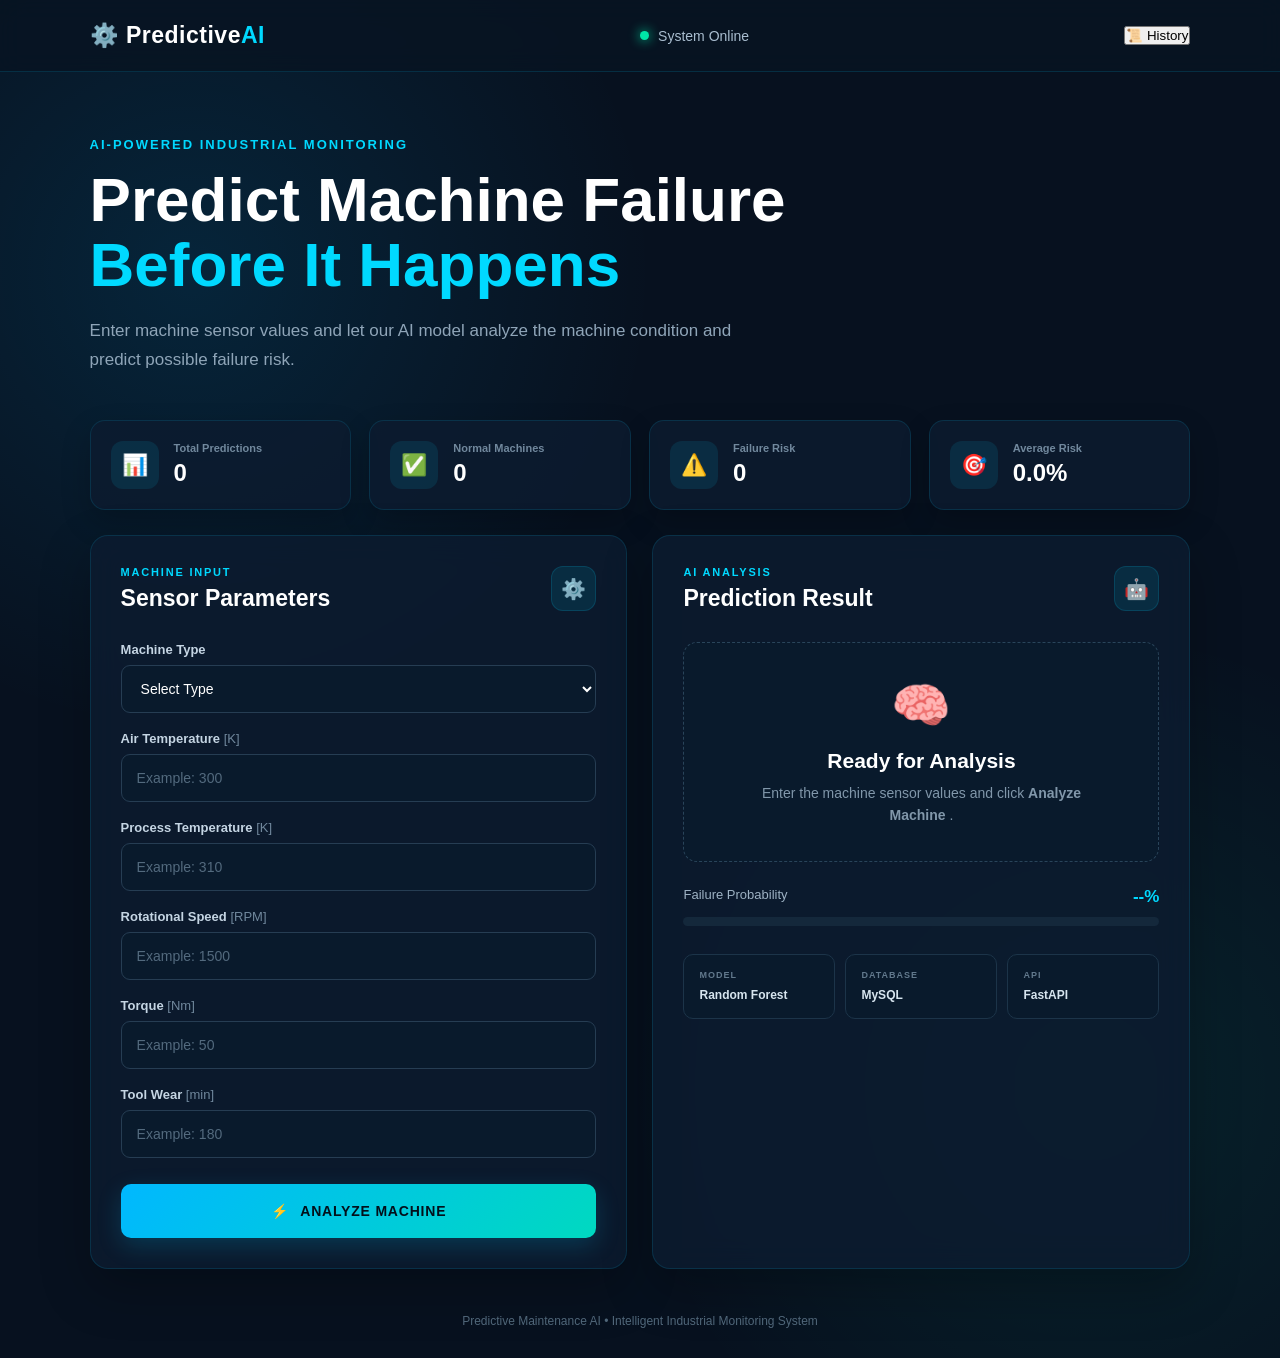
==== frontend/index.html @ fb1e50ba "Initial project setup" ====
<!DOCTYPE html>
<html lang="en">

<head>

    <meta charset="UTF-8">

    <meta name="viewport" content="width=device-width, initial-scale=1.0">

    <title>Predictive Maintenance AI</title>

    <link rel="stylesheet" href="css/style.css">

</head>


<body>


    <!-- =====================================================
         NAVIGATION BAR
    ====================================================== -->

    <nav class="navbar">

        <div class="logo">
            ⚙️ Predictive<span>AI</span>
        </div>


        <div class="nav-status">
            <span class="status-dot"></span>
            System Online
        </div>


        <!-- HISTORY BUTTON -->

        <button
            type="button"
            class="menu-button"
            onclick="toggleHistory()">

            📜 History

        </button>

    </nav>



    <!-- =====================================================
         MAIN CONTAINER
    ====================================================== -->

    <main class="container">



        <!-- =================================================
             HERO SECTION
        ================================================== -->

        <section class="hero">

            <div>

                <p class="subtitle">
                    AI-POWERED INDUSTRIAL MONITORING
                </p>


                <h1>

                    Predict Machine Failure

                    <span>
                        Before It Happens
                    </span>

                </h1>


                <p class="description">

                    Enter machine sensor values and let our AI model
                    analyze the machine condition and predict possible
                    failure risk.

                </p>

            </div>

        </section>



        <!-- =================================================
             DASHBOARD STATISTICS
        ================================================== -->

        <section class="stats-grid">


            <!-- TOTAL PREDICTIONS -->

            <div class="stat-card">

                <div class="stat-icon">
                    📊
                </div>

                <div>

                    <span>
                        Total Predictions
                    </span>

                    <strong id="totalPredictions">
                        0
                    </strong>

                </div>

            </div>



            <!-- NORMAL MACHINES -->

            <div class="stat-card">

                <div class="stat-icon">
                    ✅
                </div>

                <div>

                    <span>
                        Normal Machines
                    </span>

                    <strong id="normalMachines">
                        0
                    </strong>

                </div>

            </div>



            <!-- FAILURE RISK -->

            <div class="stat-card">

                <div class="stat-icon">
                    ⚠️
                </div>

                <div>

                    <span>
                        Failure Risk
                    </span>

                    <strong id="failureRisk">
                        0
                    </strong>

                </div>

            </div>



            <!-- AVERAGE RISK -->

            <div class="stat-card">

                <div class="stat-icon">
                    🎯
                </div>

                <div>

                    <span>
                        Average Risk
                    </span>

                    <strong id="averageProbability">
                        0%
                    </strong>

                </div>

            </div>


        </section>



        <!-- =================================================
             MAIN DASHBOARD
        ================================================== -->

        <section class="dashboard">



            <!-- =================================================
                 MACHINE INPUT CARD
            ================================================== -->

            <div class="card input-card">


                <div class="card-header">

                    <div>

                        <p class="card-label">
                            MACHINE INPUT
                        </p>

                        <h2>
                            Sensor Parameters
                        </h2>

                    </div>


                    <div class="icon-box">
                        ⚙️
                    </div>

                </div>



                <!-- =================================================
                     PREDICTION FORM
                ================================================== -->

                <form id="predictionForm">



                    <!-- MACHINE TYPE -->

                    <div class="input-group">

                        <label for="machine_type">
                            Machine Type
                        </label>


                        <select
                            id="machine_type"
                            required>

                            <option value="">
                                Select Type
                            </option>

                            <option value="L">
                                L - Low
                            </option>

                            <option value="M">
                                M - Medium
                            </option>

                            <option value="H">
                                H - High
                            </option>

                        </select>

                    </div>



                    <!-- AIR TEMPERATURE -->

                    <div class="input-group">

                        <label for="air_temperature">

                            Air Temperature

                            <span>
                                [K]
                            </span>

                        </label>


                        <input
                            type="number"
                            id="air_temperature"
                            placeholder="Example: 300"
                            required>

                    </div>



                    <!-- PROCESS TEMPERATURE -->

                    <div class="input-group">

                        <label for="process_temperature">

                            Process Temperature

                            <span>
                                [K]
                            </span>

                        </label>


                        <input
                            type="number"
                            id="process_temperature"
                            placeholder="Example: 310"
                            required>

                    </div>



                    <!-- ROTATIONAL SPEED -->

                    <div class="input-group">

                        <label for="rotational_speed">

                            Rotational Speed

                            <span>
                                [RPM]
                            </span>

                        </label>


                        <input
                            type="number"
                            id="rotational_speed"
                            placeholder="Example: 1500"
                            required>

                    </div>



                    <!-- TORQUE -->

                    <div class="input-group">

                        <label for="torque">

                            Torque

                            <span>
                                [Nm]
                            </span>

                        </label>


                        <input
                            type="number"
                            id="torque"
                            placeholder="Example: 50"
                            required>

                    </div>



                    <!-- TOOL WEAR -->

                    <div class="input-group">

                        <label for="tool_wear">

                            Tool Wear

                            <span>
                                [min]
                            </span>

                        </label>


                        <input
                            type="number"
                            id="tool_wear"
                            placeholder="Example: 180"
                            required>

                    </div>



                    <!-- ANALYZE BUTTON -->

                    <button
                        type="submit"
                        class="predict-btn">

                        <span>
                            ⚡
                        </span>

                        ANALYZE MACHINE

                    </button>


                </form>


            </div>



            <!-- =================================================
                 AI RESULT CARD
            ================================================== -->

            <div class="card result-card">


                <div class="card-header">

                    <div>

                        <p class="card-label">
                            AI ANALYSIS
                        </p>

                        <h2>
                            Prediction Result
                        </h2>

                    </div>


                    <div class="icon-box">
                        🤖
                    </div>

                </div>



                <!-- INITIAL RESULT -->

                <div
                    id="resultBox"
                    class="result-box">


                    <div class="result-icon">
                        🧠
                    </div>


                    <h3>
                        Ready for Analysis
                    </h3>


                    <p>

                        Enter the machine sensor values
                        and click
                        <strong>
                            Analyze Machine
                        </strong>.

                    </p>


                </div>



                <!-- FAILURE PROBABILITY -->

                <div class="probability-section">


                    <div class="probability-header">

                        <span>
                            Failure Probability
                        </span>


                        <strong id="probability">
                            --%
                        </strong>

                    </div>


                    <div class="progress-bar">

                        <div
                            id="progress"
                            class="progress"
                            style="width: 0%">

                        </div>

                    </div>


                </div>



                <!-- SYSTEM INFORMATION -->

                <div class="system-info">


                    <div class="info-item">

                        <span>
                            MODEL
                        </span>

                        <strong>
                            Random Forest
                        </strong>

                    </div>



                    <div class="info-item">

                        <span>
                            DATABASE
                        </span>

                        <strong>
                            MySQL
                        </strong>

                    </div>



                    <div class="info-item">

                        <span>
                            API
                        </span>

                        <strong>
                            FastAPI
                        </strong>

                    </div>


                </div>


            </div>


        </section>



        <!-- =================================================
             PREDICTION HISTORY
             
             Hidden by default.
             Opens only when History button is clicked.
        ================================================== -->

        <section
            id="historySection"
            class="history-section"
            style="display: none;">


            <!-- HISTORY HEADER -->

            <div class="history-header">


                <div>

                    <p class="card-label">
                        RECENT ACTIVITY
                    </p>


                    <h2>
                        📜 Prediction History
                    </h2>

                </div>



                <div class="history-actions">


                    <span class="history-badge">

                        Last 10 Predictions

                    </span>



                    <!-- CLEAR BUTTON -->

                    <button
                        type="button"
                        class="history-clear-btn"
                        onclick="clearPredictionHistory()">

                        🗑️ Clear

                    </button>



                    <!-- CLOSE BUTTON -->

                    <button
                        type="button"
                        class="history-close-btn"
                        onclick="toggleHistory()">

                        ✕ Close

                    </button>


                </div>


            </div>



            <!-- HISTORY TABLE -->

            <div class="history-table-container">


                <table class="history-table">


                    <thead>

                        <tr>

                            <th>
                                ID
                            </th>

                            <th>
                                Machine
                            </th>

                            <th>
                                Air Temp
                            </th>

                            <th>
                                Process Temp
                            </th>

                            <th>
                                Speed
                            </th>

                            <th>
                                Torque
                            </th>

                            <th>
                                Tool Wear
                            </th>

                            <th>
                                Prediction
                            </th>

                            <th>
                                Risk
                            </th>

                            <th>
                                Date
                            </th>

                        </tr>

                    </thead>



                    <tbody id="historyBody">


                        <tr>

                            <td colspan="10">

                                No prediction history available yet.

                            </td>

                        </tr>


                    </tbody>


                </table>


            </div>


        </section>



        <!-- =================================================
             FOOTER
        ================================================== -->

        <footer>

            <p>

                Predictive Maintenance AI
                • Intelligent Industrial Monitoring System

            </p>

        </footer>


    </main>



    <!-- =====================================================
         EXISTING PROJECT JAVASCRIPT
         
         IMPORTANT:
         This remains unchanged.
    ====================================================== -->

    <script src="js/script.js"></script>



    <!-- =====================================================
         HISTORY FUNCTIONALITY
         
         Frontend-only addition.
         Existing API/model is NOT changed.
    ====================================================== -->

    <script>


        /* =================================================
           STORAGE KEY
        ================================================== */

        const HISTORY_KEY = "predictiveMaintenanceHistory";



        /* =================================================
           GET HISTORY
        ================================================== */

        function getPredictionHistory() {

            try {

                const saved =
                    localStorage.getItem(HISTORY_KEY);

                if (!saved) {
                    return [];
                }

                const history =
                    JSON.parse(saved);

                return Array.isArray(history)
                    ? history
                    : [];

            } catch (error) {

                console.error(
                    "History loading error:",
                    error
                );

                return [];

            }

        }



        /* =================================================
           SAVE HISTORY
        ================================================== */

        function savePredictionHistory(history) {

            try {

                localStorage.setItem(
                    HISTORY_KEY,
                    JSON.stringify(history)
                );

            } catch (error) {

                console.error(
                    "History saving error:",
                    error
                );

            }

        }



        /* =================================================
           TOGGLE HISTORY
        ================================================== */

        function toggleHistory() {

            const section =
                document.getElementById(
                    "historySection"
                );


            if (!section) {
                return;
            }


            if (
                section.style.display === "none" ||
                section.style.display === ""
            ) {

                section.style.display = "block";


                loadHistory();


                setTimeout(function () {

                    section.scrollIntoView({

                        behavior: "smooth",

                        block: "start"

                    });

                }, 100);


            } else {

                section.style.display = "none";

            }

        }



        /* =================================================
           DISPLAY HISTORY
        ================================================== */

        function loadHistory() {

            const body =
                document.getElementById(
                    "historyBody"
                );


            if (!body) {
                return;
            }


            const history =
                getPredictionHistory();



            /* Empty history */

            if (history.length === 0) {

                body.innerHTML = `

                    <tr>

                        <td colspan="10"
                            style="text-align:center; padding:25px;">

                            📭 No prediction history available yet.

                            <br>

                            <small>
                                Run a machine analysis to create history.
                            </small>

                        </td>

                    </tr>

                `;


                updateStatistics([]);

                return;

            }



            /* Latest 10 predictions */

            const recent =
                history.slice(-10).reverse();



            body.innerHTML =
                recent.map(function(item, index) {


                    const prediction =
                        item.prediction || "NORMAL";


                    const probability =
                        Number(
                            item.probability || 0
                        );


                    const isFailure =
                        prediction
                            .toString()
                            .toLowerCase()
                            .includes("failure") ||
                        prediction
                            .toString()
                            .toLowerCase()
                            .includes("fail");


                    const statusClass =
                        isFailure
                            ? "failure"
                            : "normal";


                    return `

                        <tr>

                            <td>
                                ${history.length - index}
                            </td>

                            <td>
                                ${item.machineType || "-"}
                            </td>

                            <td>
                                ${item.airTemperature || "-"}
                            </td>

                            <td>
                                ${item.processTemperature || "-"}
                            </td>

                            <td>
                                ${item.rotationalSpeed || "-"}
                            </td>

                            <td>
                                ${item.torque || "-"}
                            </td>

                            <td>
                                ${item.toolWear || "-"}
                            </td>

                            <td>

                                <span
                                    class="history-status ${statusClass}">

                                    ${isFailure
                                        ? "⚠️ FAILURE"
                                        : "✅ NORMAL"}

                                </span>

                            </td>

                            <td>
                                ${probability.toFixed(1)}%
                            </td>

                            <td>
                                ${item.date || "-"}
                            </td>

                        </tr>

                    `;

                })
                .join("");



            updateStatistics(history);

        }



        /* =================================================
           UPDATE DASHBOARD STATISTICS
        ================================================== */

        function updateStatistics(history) {


            const total =
                document.getElementById(
                    "totalPredictions"
                );


            const normal =
                document.getElementById(
                    "normalMachines"
                );


            const failure =
                document.getElementById(
                    "failureRisk"
                );


            const average =
                document.getElementById(
                    "averageProbability"
                );


            if (!total ||
                !normal ||
                !failure ||
                !average) {

                return;

            }



            const totalCount =
                history.length;


            let normalCount = 0;

            let failureCount = 0;

            let probabilityTotal = 0;



            history.forEach(function(item) {


                const prediction =
                    String(
                        item.prediction || ""
                    ).toLowerCase();


                const probability =
                    Number(
                        item.probability || 0
                    );


                probabilityTotal +=
                    probability;



                if (
                    prediction.includes("failure") ||
                    prediction.includes("fail")
                ) {

                    failureCount++;

                } else {

                    normalCount++;

                }

            });



            const averageRisk =
                totalCount > 0
                    ? probabilityTotal / totalCount
                    : 0;



            total.textContent =
                totalCount;


            normal.textContent =
                normalCount;


            failure.textContent =
                failureCount;


            average.textContent =
                averageRisk.toFixed(1) + "%";

        }



        /* =================================================
           CLEAR HISTORY
        ================================================== */

        function clearPredictionHistory() {


            const history =
                getPredictionHistory();


            if (history.length === 0) {

                return;

            }


            const confirmed =
                confirm(
                    "Are you sure you want to clear all prediction history?"
                );


            if (!confirmed) {

                return;

            }


            localStorage.removeItem(
                HISTORY_KEY
            );


            loadHistory();


            updateStatistics([]);


        }



        /* =================================================
           CREATE HISTORY RECORD
        ================================================== */

        function createHistoryRecord() {


            const machineType =
                document.getElementById(
                    "machine_type"
                );


            const airTemperature =
                document.getElementById(
                    "air_temperature"
                );


            const processTemperature =
                document.getElementById(
                    "process_temperature"
                );


            const rotationalSpeed =
                document.getElementById(
                    "rotational_speed"
                );


            const torque =
                document.getElementById(
                    "torque"
                );


            const toolWear =
                document.getElementById(
                    "tool_wear"
                );


            const probabilityElement =
                document.getElementById(
                    "probability"
                );


            const resultBox =
                document.getElementById(
                    "resultBox"
                );


            if (
                !machineType ||
                !airTemperature ||
                !processTemperature ||
                !rotationalSpeed ||
                !torque ||
                !toolWear ||
                !probabilityElement ||
                !resultBox
            ) {

                return null;

            }



            /* Read probability */

            const probabilityText =
                probabilityElement
                    .textContent
                    .replace("%", "")
                    .trim();


            const probability =
                parseFloat(
                    probabilityText
                );



            if (
                isNaN(probability)
            ) {

                return null;

            }



            /* Read prediction text */

            const resultText =
                resultBox
                    .innerText
                    .trim();


            if (
                !resultText ||
                resultText
                    .toLowerCase()
                    .includes("ready for analysis")
            ) {

                return null;

            }



            let prediction =
                resultText;



            if (
                resultText
                    .toLowerCase()
                    .includes("failure")
            ) {

                prediction =
                    "MACHINE FAILURE";

            } else if (
                resultText
                    .toLowerCase()
                    .includes("normal")
            ) {

                prediction =
                    "MACHINE NORMAL";

            }



            return {

                machineType:
                    machineType.value,

                airTemperature:
                    airTemperature.value,

                processTemperature:
                    processTemperature.value,

                rotationalSpeed:
                    rotationalSpeed.value,

                torque:
                    torque.value,

                toolWear:
                    toolWear.value,

                prediction:
                    prediction,

                probability:
                    probability,

                date:
                    new Date().toLocaleString()

            };

        }



        /* =================================================
           SAVE NEW PREDICTION
           
           MutationObserver watches the EXISTING result.
           So script.js/API does not need to be rewritten.
        ================================================== */

        let lastSavedPrediction =
            "";


        function checkForNewPrediction() {


            const probabilityElement =
                document.getElementById(
                    "probability"
                );


            const resultBox =
                document.getElementById(
                    "resultBox"
                );


            if (
                !probabilityElement ||
                !resultBox
            ) {

                return;

            }



            const probability =
                probabilityElement
                    .textContent
                    .trim();


            const result =
                resultBox
                    .innerText
                    .trim();



            if (
                probability === "--%" ||
                probability === "" ||
                result === "" ||
                result
                    .toLowerCase()
                    .includes("ready for analysis")
            ) {

                return;

            }



            const signature =
                probability +
                "|" +
                result;



            if (
                signature ===
                lastSavedPrediction
            ) {

                return;

            }



            const record =
                createHistoryRecord();



            if (!record) {

                return;

            }



            lastSavedPrediction =
                signature;



            const history =
                getPredictionHistory();



            history.push(record);



            /* Keep maximum 50 records */

            if (history.length > 50) {

                history.shift();

            }



            savePredictionHistory(
                history
            );


            updateStatistics(
                history
            );


            /* If History is currently open,
               refresh table */

            const section =
                document.getElementById(
                    "historySection"
                );


            if (
                section &&
                section.style.display !== "none"
            ) {

                loadHistory();

            }

        }



        /* =================================================
           WATCH EXISTING RESULT CARD
        ================================================== */

        window.addEventListener(
            "load",
            function () {


                /* Load previous statistics */

                const history =
                    getPredictionHistory();


                updateStatistics(
                    history
                );



                /* Watch result changes */

                const resultBox =
                    document.getElementById(
                        "resultBox"
                    );


                const probability =
                    document.getElementById(
                        "probability"
                    );



                if (
                    resultBox &&
                    probability
                ) {


                    const observer =
                        new MutationObserver(
                            function () {

                                setTimeout(
                                    checkForNewPrediction,
                                    300
                                );

                            }
                        );



                    observer.observe(
                        resultBox,
                        {
                            childList: true,
                            subtree: true,
                            characterData: true
                        }
                    );


                    observer.observe(
                        probability,
                        {
                            childList: true,
                            subtree: true,
                            characterData: true
                        }
                    );

                }


            }
        );


    </script>


</body>

</html>
---- frontend/css/style.css ----
/* ================================
   GLOBAL
================================ */

* {
    margin: 0;
    padding: 0;
    box-sizing: border-box;
}

body {
    font-family: "Segoe UI", Arial, sans-serif;
    background:
        radial-gradient(circle at 15% 20%, rgba(0, 180, 255, 0.12), transparent 30%),
        radial-gradient(circle at 85% 80%, rgba(0, 255, 200, 0.08), transparent 30%),
        #07111f;
    color: #ffffff;
    min-height: 100vh;
}


/* ================================
   NAVBAR
================================ */

.navbar {
    height: 72px;
    padding: 0 7%;
    display: flex;
    align-items: center;
    justify-content: space-between;

    background: rgba(8, 20, 35, 0.85);
    border-bottom: 1px solid rgba(0, 200, 255, 0.15);

    backdrop-filter: blur(12px);
}

.logo {
    font-size: 23px;
    font-weight: 700;
    letter-spacing: 0.5px;
}

.logo span {
    color: #00d9ff;
}

.nav-status {
    display: flex;
    align-items: center;
    gap: 9px;

    color: #a9bdcf;
    font-size: 14px;
}

.status-dot {
    width: 9px;
    height: 9px;
    border-radius: 50%;

    background: #00e6a8;
    box-shadow: 0 0 12px #00e6a8;
}


/* ================================
   MAIN
================================ */

.container {
    width: 86%;
    max-width: 1250px;
    margin: auto;
}


/* ================================
   HERO
================================ */

.hero {
    padding: 65px 0 45px;
}

.subtitle {
    color: #00d9ff;
    font-size: 13px;
    font-weight: 700;
    letter-spacing: 2px;
    margin-bottom: 15px;
}

.hero h1 {
    font-size: clamp(35px, 5vw, 62px);
    line-height: 1.05;
    max-width: 850px;
    margin-bottom: 20px;
}

.hero h1 span {
    display: block;
    color: #00d9ff;
}

.description {
    max-width: 680px;
    color: #8fa5b8;
    font-size: 17px;
    line-height: 1.7;
}


/* ================================
   DASHBOARD
================================ */

.dashboard {
    display: grid;
    grid-template-columns: 1fr 1fr;
    gap: 25px;
}


/* ================================
   CARDS
================================ */

.card {
    background: rgba(12, 28, 47, 0.85);

    border: 1px solid rgba(0, 210, 255, 0.13);
    border-radius: 18px;

    padding: 30px;

    box-shadow:
        0 20px 50px rgba(0, 0, 0, 0.25);

    backdrop-filter: blur(15px);
}

.card:hover {
    border-color: rgba(0, 210, 255, 0.3);
    transform: translateY(-2px);
    transition: 0.25s;
}


/* ================================
   CARD HEADER
================================ */

.card-header {
    display: flex;
    justify-content: space-between;
    align-items: center;

    margin-bottom: 30px;
}

.card-label {
    color: #00d9ff;
    font-size: 11px;
    font-weight: 700;
    letter-spacing: 1.8px;
    margin-bottom: 7px;
}

.card h2 {
    font-size: 23px;
}

.icon-box {
    width: 45px;
    height: 45px;

    display: flex;
    align-items: center;
    justify-content: center;

    border-radius: 12px;

    background: rgba(0, 210, 255, 0.1);
    border: 1px solid rgba(0, 210, 255, 0.15);

    font-size: 20px;
}


/* ================================
   INPUTS
================================ */

.input-group {
    margin-bottom: 18px;
}

.input-group label {
    display: block;

    color: #c5d5e3;
    font-size: 13px;
    font-weight: 600;

    margin-bottom: 8px;
}

.input-group label span {
    color: #71889d;
    font-weight: 400;
}

.input-group input,
.input-group select {
    width: 100%;
    height: 48px;

    padding: 0 15px;

    border-radius: 9px;

    border: 1px solid #263d53;

    background: #091a2c;
    color: white;

    outline: none;

    font-size: 14px;

    transition: 0.2s;
}

.input-group input::placeholder {
    color: #536a7e;
}

.input-group input:focus,
.input-group select:focus {
    border-color: #00d9ff;

    box-shadow:
        0 0 0 3px rgba(0, 217, 255, 0.08);
}


/* ================================
   PREDICT BUTTON
================================ */

.predict-btn {
    width: 100%;
    height: 54px;

    margin-top: 8px;

    border: none;
    border-radius: 10px;

    background: linear-gradient(
        135deg,
        #00b8ff,
        #00d9c0
    );

    color: #03101b;

    font-size: 14px;
    font-weight: 800;
    letter-spacing: 0.8px;

    cursor: pointer;

    box-shadow:
        0 8px 25px rgba(0, 200, 255, 0.18);

    transition: 0.25s;
}

.predict-btn span {
    margin-right: 7px;
}

.predict-btn:hover {
    transform: translateY(-2px);

    box-shadow:
        0 12px 30px rgba(0, 210, 255, 0.3);
}

.predict-btn:active {
    transform: scale(0.98);
}


/* ================================
   RESULT BOX
================================ */

.result-box {
    min-height: 220px;

    display: flex;
    flex-direction: column;

    align-items: center;
    justify-content: center;

    text-align: center;

    border-radius: 14px;

    background: #091a2c;

    border: 1px dashed #29445a;

    padding: 25px;
}

.result-icon {
    font-size: 48px;
    margin-bottom: 15px;
}

.result-box h3 {
    font-size: 21px;
    margin-bottom: 9px;
}

.result-box p {
    color: #8197aa;
    max-width: 330px;
    line-height: 1.6;
    font-size: 14px;
}


/* ================================
   PROBABILITY
================================ */

.probability-section {
    margin-top: 25px;
}

.probability-header {
    display: flex;
    justify-content: space-between;

    margin-bottom: 10px;

    color: #9eb2c4;
    font-size: 13px;
}

.probability-header strong {
    color: #00d9ff;
    font-size: 17px;
}

.progress-bar {
    width: 100%;
    height: 9px;

    overflow: hidden;

    border-radius: 20px;

    background: #14283b;
}

.progress {
    height: 100%;

    border-radius: 20px;

    background: linear-gradient(
        90deg,
        #00b8ff,
        #00e6a8
    );

    transition: width 0.8s ease;
}


/* ================================
   SYSTEM INFO
================================ */

.system-info {
    display: grid;
    grid-template-columns: repeat(3, 1fr);

    gap: 10px;

    margin-top: 28px;
}

.info-item {
    padding: 15px;

    background: #091a2c;

    border-radius: 10px;

    border: 1px solid #1c3449;
}

.info-item span {
    display: block;

    color: #62798d;

    font-size: 9px;
    font-weight: 700;

    letter-spacing: 1px;

    margin-bottom: 5px;
}

.info-item strong {
    font-size: 12px;
    color: #d7e5ef;
}


/* ================================
   FOOTER
================================ */

footer {
    text-align: center;

    padding: 45px 0 30px;

    color: #52697c;

    font-size: 12px;
}


/* ================================
   RESPONSIVE
================================ */

@media (max-width: 850px) {

    .dashboard {
        grid-template-columns: 1fr;
    }

    .hero {
        padding-top: 45px;
    }

    .container {
        width: 92%;
    }
}


@media (max-width: 500px) {

    .navbar {
        padding: 0 5%;
    }

    .logo {
        font-size: 19px;
    }

    .nav-status {
        font-size: 12px;
    }

    .card {
        padding: 20px;
    }

    .system-info {
        grid-template-columns: 1fr;
    }
}

/* ================================
   DASHBOARD STATISTICS
================================ */

.stats-grid {
    display: grid;
    grid-template-columns: repeat(4, 1fr);
    gap: 18px;
    margin-bottom: 25px;
}

.stat-card {
    display: flex;
    align-items: center;
    gap: 15px;

    padding: 20px;

    background: rgba(12, 28, 47, 0.85);

    border: 1px solid rgba(0, 210, 255, 0.13);
    border-radius: 15px;

    box-shadow: 0 12px 30px rgba(0, 0, 0, 0.2);

    transition: 0.25s;
}

.stat-card:hover {
    transform: translateY(-3px);
    border-color: rgba(0, 210, 255, 0.35);
}

.stat-icon {
    width: 48px;
    height: 48px;

    display: flex;
    align-items: center;
    justify-content: center;

    border-radius: 12px;

    background: rgba(0, 210, 255, 0.1);

    font-size: 21px;
}

.stat-card span {
    display: block;

    color: #71889d;

    font-size: 11px;
    font-weight: 600;

    margin-bottom: 5px;
}

.stat-card strong {
    display: block;

    color: #ffffff;

    font-size: 24px;
}


/* Responsive Statistics */

@media (max-width: 1000px) {

    .stats-grid {
        grid-template-columns: repeat(2, 1fr);
    }
}


@media (max-width: 500px) {

    .stats-grid {
        grid-template-columns: 1fr;
    }
}

/* ================================
   PREDICTION HISTORY
================================ */

.history-section {
    margin-top: 25px;
    padding: 30px;

    background: rgba(12, 28, 47, 0.85);

    border: 1px solid rgba(0, 210, 255, 0.13);
    border-radius: 18px;

    box-shadow: 0 20px 50px rgba(0, 0, 0, 0.25);
}

.history-header {
    display: flex;
    align-items: center;
    justify-content: space-between;

    margin-bottom: 25px;
}

.history-header h2 {
    font-size: 23px;
}

.history-badge {
    padding: 8px 13px;

    border-radius: 20px;

    background: rgba(0, 210, 255, 0.08);
    border: 1px solid rgba(0, 210, 255, 0.15);

    color: #00d9ff;
    font-size: 11px;
    font-weight: 600;
}

.history-table-container {
    width: 100%;
    overflow-x: auto;
}

.history-table {
    width: 100%;
    border-collapse: collapse;

    min-width: 900px;
}

.history-table th {
    padding: 14px 12px;

    text-align: left;

    color: #71889d;

    font-size: 10px;
    font-weight: 700;

    letter-spacing: 0.8px;

    border-bottom: 1px solid #20384d;
}

.history-table td {
    padding: 15px 12px;

    color: #c7d7e4;

    font-size: 12px;

    border-bottom: 1px solid rgba(32, 56, 77, 0.6);
}

.history-table tbody tr {
    transition: 0.2s;
}

.history-table tbody tr:hover {
    background: rgba(0, 210, 255, 0.04);
}

.history-table td[colspan] {
    text-align: center;
    color: #71889d;
    padding: 30px;
}


/* Prediction status */

.status-normal {
    color: #00e6a8;
    font-weight: 700;
}

.status-risk {
    color: #ffb84d;
    font-weight: 700;
}


/* Risk value */

.risk-value {
    color: #00d9ff;
    font-weight: 700;
}

/* ================================
   RISK ALERT COLORS
================================ */

.risk-low {
    border-left: 4px solid #00e6a8;
}

.risk-medium {
    border-left: 4px solid #ffd166;
}

.risk-high {
    border-left: 4px solid #ff4d6d;
    box-shadow: 0 0 25px rgba(255, 77, 109, 0.18);
}
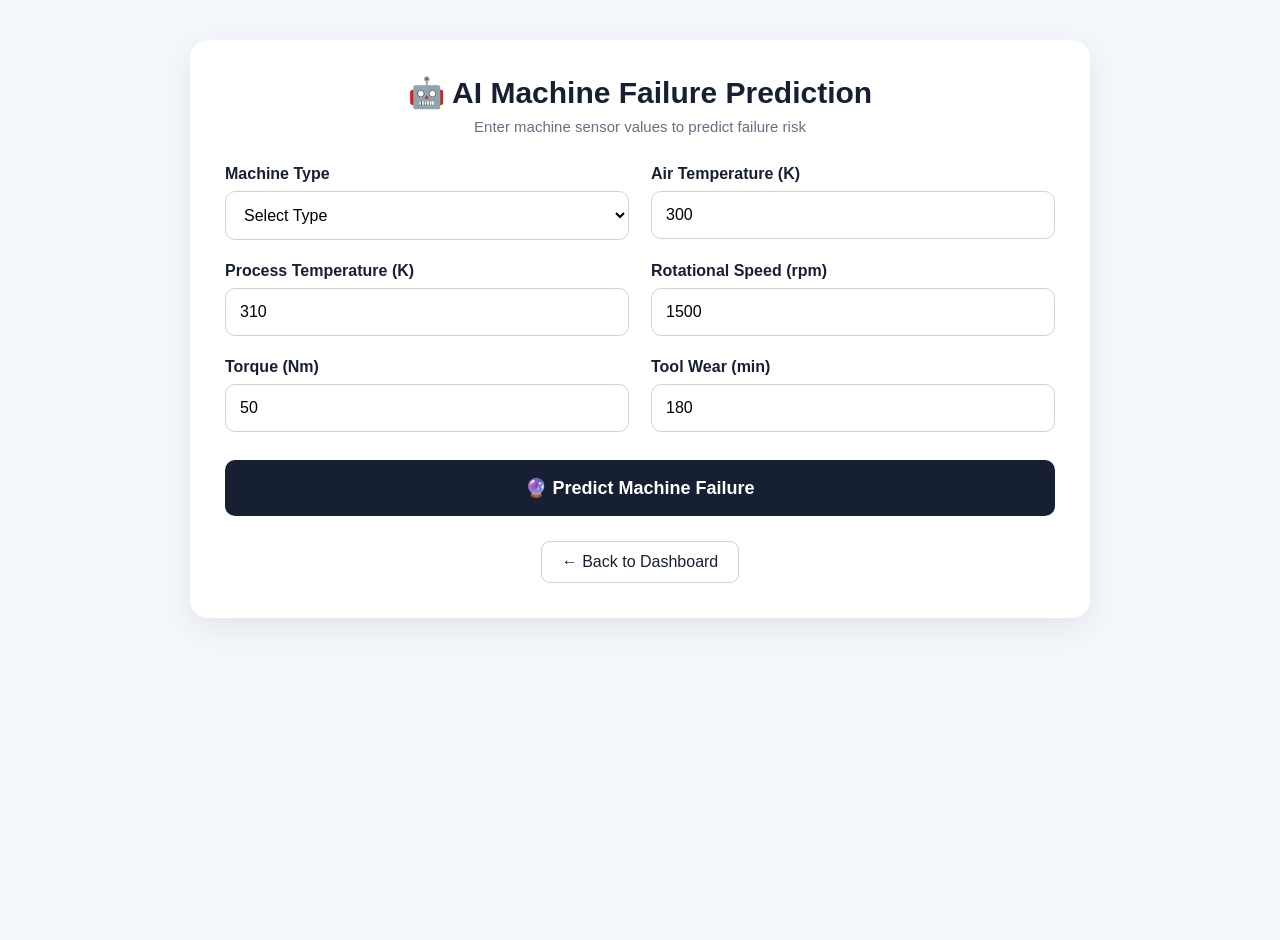
==== commit b63e2ba8: "Update predictive maintenance dashboard" ====
--- a/frontend/index.html
+++ b/frontend/index.html
@@ -1,1654 +1,767 @@
 <!DOCTYPE html>
 <html lang="en">
-
 <head>
-
     <meta charset="UTF-8">
-
     <meta name="viewport" content="width=device-width, initial-scale=1.0">
 
-    <title>Predictive Maintenance AI</title>
-
-    <link rel="stylesheet" href="css/style.css">
-
+    <title>AI Prediction | Predictive Maintenance</title>
+
+    <style>
+        * {
+            box-sizing: border-box;
+            margin: 0;
+            padding: 0;
+            font-family: Arial, sans-serif;
+        }
+
+        body {
+            background: #f4f7fb;
+            color: #172033;
+            min-height: 100vh;
+        }
+
+        .container {
+            width: 900px;
+            max-width: 92%;
+            margin: 40px auto;
+            background: white;
+            padding: 35px;
+            border-radius: 18px;
+            box-shadow: 0 10px 35px rgba(0,0,0,0.08);
+        }
+
+        .header {
+            text-align: center;
+            margin-bottom: 30px;
+        }
+
+        .header h1 {
+            font-size: 30px;
+            margin-bottom: 8px;
+        }
+
+        .header p {
+            color: #667085;
+            font-size: 15px;
+        }
+
+        .form-grid {
+            display: grid;
+            grid-template-columns: 1fr 1fr;
+            gap: 22px;
+        }
+
+        .input-group {
+            display: flex;
+            flex-direction: column;
+        }
+
+        label {
+            font-weight: bold;
+            margin-bottom: 8px;
+            color: #172033;
+        }
+
+        input,
+        select {
+            width: 100%;
+            padding: 14px;
+            border: 1px solid #ccd3df;
+            border-radius: 10px;
+            font-size: 16px;
+            outline: none;
+            background: white;
+        }
+
+        input:focus,
+        select:focus {
+            border-color: #172033;
+        }
+
+        .predict-btn {
+            width: 100%;
+            margin-top: 28px;
+            padding: 17px;
+            border: none;
+            border-radius: 10px;
+            background: #172033;
+            color: white;
+            font-size: 18px;
+            font-weight: bold;
+            cursor: pointer;
+        }
+
+        .predict-btn:hover {
+            background: #253452;
+        }
+
+        .predict-btn:disabled {
+            opacity: 0.7;
+            cursor: not-allowed;
+        }
+
+        /* RESULT */
+
+        .result {
+            display: none;
+            margin-top: 30px;
+            padding: 30px;
+            border-radius: 15px;
+            text-align: center;
+            border: 1px solid #d9dee8;
+        }
+
+        .result-icon {
+            font-size: 45px;
+            margin-bottom: 10px;
+        }
+
+        .probability-label {
+            font-size: 18px;
+            color: #555;
+        }
+
+        .probability {
+            font-size: 48px;
+            font-weight: bold;
+            margin: 8px 0 18px;
+        }
+
+        .risk {
+            display: inline-block;
+            padding: 9px 20px;
+            border-radius: 25px;
+            font-weight: bold;
+            font-size: 16px;
+            margin-bottom: 15px;
+        }
+
+        .status {
+            font-size: 22px;
+            font-weight: bold;
+            margin-top: 8px;
+        }
+
+        .message {
+            margin-top: 10px;
+            color: #667085;
+            font-size: 15px;
+        }
+
+        /* LOW */
+
+        .low {
+            background: #ecfdf3;
+            border-color: #a7f3d0;
+        }
+
+        .low .risk {
+            background: #22c55e;
+            color: white;
+        }
+
+        .low .probability,
+        .low .status {
+            color: #15803d;
+        }
+
+        /* MEDIUM */
+
+        .medium {
+            background: #fff7ed;
+            border-color: #fed7aa;
+        }
+
+        .medium .risk {
+            background: #f59e0b;
+            color: white;
+        }
+
+        .medium .probability,
+        .medium .status {
+            color: #c2410c;
+        }
+
+        /* HIGH */
+
+        .high {
+            background: #fef2f2;
+            border-color: #fecaca;
+        }
+
+        .high .risk {
+            background: #ef4444;
+            color: white;
+        }
+
+        .high .probability,
+        .high .status {
+            color: #dc2626;
+        }
+
+        .back-btn {
+            display: block;
+            width: fit-content;
+            margin: 25px auto 0;
+            padding: 11px 20px;
+            border: 1px solid #ccd3df;
+            border-radius: 9px;
+            text-decoration: none;
+            color: #172033;
+            background: white;
+        }
+
+        .back-btn:hover {
+            background: #f1f4f8;
+        }
+
+        .error {
+            display: none;
+            margin-top: 20px;
+            padding: 15px;
+            background: #fef2f2;
+            color: #b91c1c;
+            border: 1px solid #fecaca;
+            border-radius: 10px;
+            text-align: center;
+        }
+
+        @media (max-width: 700px) {
+            .form-grid {
+                grid-template-columns: 1fr;
+            }
+
+            .container {
+                padding: 25px;
+            }
+        }
+    </style>
 </head>
 
-
 <body>
 
-
-    <!-- =====================================================
-         NAVIGATION BAR
-    ====================================================== -->
-
-    <nav class="navbar">
-
-        <div class="logo">
-            ⚙️ Predictive<span>AI</span>
+<div class="container">
+
+    <!-- HEADER -->
+
+    <div class="header">
+        <h1>🤖 AI Machine Failure Prediction</h1>
+        <p>Enter machine sensor values to predict failure risk</p>
+    </div>
+
+
+    <!-- INPUT FORM -->
+
+    <form id="predictionForm">
+
+        <div class="form-grid">
+
+            <div class="input-group">
+                <label for="machineType">Machine Type</label>
+
+                <select id="machineType" required>
+                    <option value="">Select Type</option>
+                    <option value="L">L - Low</option>
+                    <option value="M">M - Medium</option>
+                    <option value="H">H - High</option>
+                </select>
+            </div>
+
+
+            <div class="input-group">
+                <label for="airTemperature">
+                    Air Temperature (K)
+                </label>
+
+                <input
+                    type="number"
+                    id="airTemperature"
+                    step="0.1"
+                    value="300"
+                    required
+                >
+            </div>
+
+
+            <div class="input-group">
+                <label for="processTemperature">
+                    Process Temperature (K)
+                </label>
+
+                <input
+                    type="number"
+                    id="processTemperature"
+                    step="0.1"
+                    value="310"
+                    required
+                >
+            </div>
+
+
+            <div class="input-group">
+                <label for="rotationalSpeed">
+                    Rotational Speed (rpm)
+                </label>
+
+                <input
+                    type="number"
+                    id="rotationalSpeed"
+                    value="1500"
+                    required
+                >
+            </div>
+
+
+            <div class="input-group">
+                <label for="torque">
+                    Torque (Nm)
+                </label>
+
+                <input
+                    type="number"
+                    id="torque"
+                    step="0.1"
+                    value="50"
+                    required
+                >
+            </div>
+
+
+            <div class="input-group">
+                <label for="toolWear">
+                    Tool Wear (min)
+                </label>
+
+                <input
+                    type="number"
+                    id="toolWear"
+                    value="180"
+                    required
+                >
+            </div>
+
         </div>
 
 
-        <div class="nav-status">
-            <span class="status-dot"></span>
-            System Online
+        <button
+            type="submit"
+            class="predict-btn"
+            id="predictButton"
+        >
+            🔮 Predict Machine Failure
+        </button>
+
+    </form>
+
+
+    <!-- ERROR -->
+
+    <div class="error" id="errorBox"></div>
+
+
+    <!-- RESULT -->
+
+    <div class="result" id="resultBox">
+
+        <div class="result-icon" id="resultIcon">
+            🟢
         </div>
 
-
-        <!-- HISTORY BUTTON -->
-
-        <button
-            type="button"
-            class="menu-button"
-            onclick="toggleHistory()">
-
-            📜 History
-
-        </button>
-
-    </nav>
-
-
-
-    <!-- =====================================================
-         MAIN CONTAINER
-    ====================================================== -->
-
-    <main class="container">
-
-
-
-        <!-- =================================================
-             HERO SECTION
-        ================================================== -->
-
-        <section class="hero">
-
-            <div>
-
-                <p class="subtitle">
-                    AI-POWERED INDUSTRIAL MONITORING
-                </p>
-
-
-                <h1>
-
-                    Predict Machine Failure
-
-                    <span>
-                        Before It Happens
-                    </span>
-
-                </h1>
-
-
-                <p class="description">
-
-                    Enter machine sensor values and let our AI model
-                    analyze the machine condition and predict possible
-                    failure risk.
-
-                </p>
-
-            </div>
-
-        </section>
-
-
-
-        <!-- =================================================
-             DASHBOARD STATISTICS
-        ================================================== -->
-
-        <section class="stats-grid">
-
-
-            <!-- TOTAL PREDICTIONS -->
-
-            <div class="stat-card">
-
-                <div class="stat-icon">
-                    📊
-                </div>
-
-                <div>
-
-                    <span>
-                        Total Predictions
-                    </span>
-
-                    <strong id="totalPredictions">
-                        0
-                    </strong>
-
-                </div>
-
-            </div>
-
-
-
-            <!-- NORMAL MACHINES -->
-
-            <div class="stat-card">
-
-                <div class="stat-icon">
-                    ✅
-                </div>
-
-                <div>
-
-                    <span>
-                        Normal Machines
-                    </span>
-
-                    <strong id="normalMachines">
-                        0
-                    </strong>
-
-                </div>
-
-            </div>
-
-
-
-            <!-- FAILURE RISK -->
-
-            <div class="stat-card">
-
-                <div class="stat-icon">
-                    ⚠️
-                </div>
-
-                <div>
-
-                    <span>
-                        Failure Risk
-                    </span>
-
-                    <strong id="failureRisk">
-                        0
-                    </strong>
-
-                </div>
-
-            </div>
-
-
-
-            <!-- AVERAGE RISK -->
-
-            <div class="stat-card">
-
-                <div class="stat-icon">
-                    🎯
-                </div>
-
-                <div>
-
-                    <span>
-                        Average Risk
-                    </span>
-
-                    <strong id="averageProbability">
-                        0%
-                    </strong>
-
-                </div>
-
-            </div>
-
-
-        </section>
-
-
-
-        <!-- =================================================
-             MAIN DASHBOARD
-        ================================================== -->
-
-        <section class="dashboard">
-
-
-
-            <!-- =================================================
-                 MACHINE INPUT CARD
-            ================================================== -->
-
-            <div class="card input-card">
-
-
-                <div class="card-header">
-
-                    <div>
-
-                        <p class="card-label">
-                            MACHINE INPUT
-                        </p>
-
-                        <h2>
-                            Sensor Parameters
-                        </h2>
-
-                    </div>
-
-
-                    <div class="icon-box">
-                        ⚙️
-                    </div>
-
-                </div>
-
-
-
-                <!-- =================================================
-                     PREDICTION FORM
-                ================================================== -->
-
-                <form id="predictionForm">
-
-
-
-                    <!-- MACHINE TYPE -->
-
-                    <div class="input-group">
-
-                        <label for="machine_type">
-                            Machine Type
-                        </label>
-
-
-                        <select
-                            id="machine_type"
-                            required>
-
-                            <option value="">
-                                Select Type
-                            </option>
-
-                            <option value="L">
-                                L - Low
-                            </option>
-
-                            <option value="M">
-                                M - Medium
-                            </option>
-
-                            <option value="H">
-                                H - High
-                            </option>
-
-                        </select>
-
-                    </div>
-
-
-
-                    <!-- AIR TEMPERATURE -->
-
-                    <div class="input-group">
-
-                        <label for="air_temperature">
-
-                            Air Temperature
-
-                            <span>
-                                [K]
-                            </span>
-
-                        </label>
-
-
-                        <input
-                            type="number"
-                            id="air_temperature"
-                            placeholder="Example: 300"
-                            required>
-
-                    </div>
-
-
-
-                    <!-- PROCESS TEMPERATURE -->
-
-                    <div class="input-group">
-
-                        <label for="process_temperature">
-
-                            Process Temperature
-
-                            <span>
-                                [K]
-                            </span>
-
-                        </label>
-
-
-                        <input
-                            type="number"
-                            id="process_temperature"
-                            placeholder="Example: 310"
-                            required>
-
-                    </div>
-
-
-
-                    <!-- ROTATIONAL SPEED -->
-
-                    <div class="input-group">
-
-                        <label for="rotational_speed">
-
-                            Rotational Speed
-
-                            <span>
-                                [RPM]
-                            </span>
-
-                        </label>
-
-
-                        <input
-                            type="number"
-                            id="rotational_speed"
-                            placeholder="Example: 1500"
-                            required>
-
-                    </div>
-
-
-
-                    <!-- TORQUE -->
-
-                    <div class="input-group">
-
-                        <label for="torque">
-
-                            Torque
-
-                            <span>
-                                [Nm]
-                            </span>
-
-                        </label>
-
-
-                        <input
-                            type="number"
-                            id="torque"
-                            placeholder="Example: 50"
-                            required>
-
-                    </div>
-
-
-
-                    <!-- TOOL WEAR -->
-
-                    <div class="input-group">
-
-                        <label for="tool_wear">
-
-                            Tool Wear
-
-                            <span>
-                                [min]
-                            </span>
-
-                        </label>
-
-
-                        <input
-                            type="number"
-                            id="tool_wear"
-                            placeholder="Example: 180"
-                            required>
-
-                    </div>
-
-
-
-                    <!-- ANALYZE BUTTON -->
-
-                    <button
-                        type="submit"
-                        class="predict-btn">
-
-                        <span>
-                            ⚡
-                        </span>
-
-                        ANALYZE MACHINE
-
-                    </button>
-
-
-                </form>
-
-
-            </div>
-
-
-
-            <!-- =================================================
-                 AI RESULT CARD
-            ================================================== -->
-
-            <div class="card result-card">
-
-
-                <div class="card-header">
-
-                    <div>
-
-                        <p class="card-label">
-                            AI ANALYSIS
-                        </p>
-
-                        <h2>
-                            Prediction Result
-                        </h2>
-
-                    </div>
-
-
-                    <div class="icon-box">
-                        🤖
-                    </div>
-
-                </div>
-
-
-
-                <!-- INITIAL RESULT -->
-
-                <div
-                    id="resultBox"
-                    class="result-box">
-
-
-                    <div class="result-icon">
-                        🧠
-                    </div>
-
-
-                    <h3>
-                        Ready for Analysis
-                    </h3>
-
-
-                    <p>
-
-                        Enter the machine sensor values
-                        and click
-                        <strong>
-                            Analyze Machine
-                        </strong>.
-
-                    </p>
-
-
-                </div>
-
-
-
-                <!-- FAILURE PROBABILITY -->
-
-                <div class="probability-section">
-
-
-                    <div class="probability-header">
-
-                        <span>
-                            Failure Probability
-                        </span>
-
-
-                        <strong id="probability">
-                            --%
-                        </strong>
-
-                    </div>
-
-
-                    <div class="progress-bar">
-
-                        <div
-                            id="progress"
-                            class="progress"
-                            style="width: 0%">
-
-                        </div>
-
-                    </div>
-
-
-                </div>
-
-
-
-                <!-- SYSTEM INFORMATION -->
-
-                <div class="system-info">
-
-
-                    <div class="info-item">
-
-                        <span>
-                            MODEL
-                        </span>
-
-                        <strong>
-                            Random Forest
-                        </strong>
-
-                    </div>
-
-
-
-                    <div class="info-item">
-
-                        <span>
-                            DATABASE
-                        </span>
-
-                        <strong>
-                            MySQL
-                        </strong>
-
-                    </div>
-
-
-
-                    <div class="info-item">
-
-                        <span>
-                            API
-                        </span>
-
-                        <strong>
-                            FastAPI
-                        </strong>
-
-                    </div>
-
-
-                </div>
-
-
-            </div>
-
-
-        </section>
-
-
-
-        <!-- =================================================
-             PREDICTION HISTORY
-             
-             Hidden by default.
-             Opens only when History button is clicked.
-        ================================================== -->
-
-        <section
-            id="historySection"
-            class="history-section"
-            style="display: none;">
-
-
-            <!-- HISTORY HEADER -->
-
-            <div class="history-header">
-
-
-                <div>
-
-                    <p class="card-label">
-                        RECENT ACTIVITY
-                    </p>
-
-
-                    <h2>
-                        📜 Prediction History
-                    </h2>
-
-                </div>
-
-
-
-                <div class="history-actions">
-
-
-                    <span class="history-badge">
-
-                        Last 10 Predictions
-
-                    </span>
-
-
-
-                    <!-- CLEAR BUTTON -->
-
-                    <button
-                        type="button"
-                        class="history-clear-btn"
-                        onclick="clearPredictionHistory()">
-
-                        🗑️ Clear
-
-                    </button>
-
-
-
-                    <!-- CLOSE BUTTON -->
-
-                    <button
-                        type="button"
-                        class="history-close-btn"
-                        onclick="toggleHistory()">
-
-                        ✕ Close
-
-                    </button>
-
-
-                </div>
-
-
-            </div>
-
-
-
-            <!-- HISTORY TABLE -->
-
-            <div class="history-table-container">
-
-
-                <table class="history-table">
-
-
-                    <thead>
-
-                        <tr>
-
-                            <th>
-                                ID
-                            </th>
-
-                            <th>
-                                Machine
-                            </th>
-
-                            <th>
-                                Air Temp
-                            </th>
-
-                            <th>
-                                Process Temp
-                            </th>
-
-                            <th>
-                                Speed
-                            </th>
-
-                            <th>
-                                Torque
-                            </th>
-
-                            <th>
-                                Tool Wear
-                            </th>
-
-                            <th>
-                                Prediction
-                            </th>
-
-                            <th>
-                                Risk
-                            </th>
-
-                            <th>
-                                Date
-                            </th>
-
-                        </tr>
-
-                    </thead>
-
-
-
-                    <tbody id="historyBody">
-
-
-                        <tr>
-
-                            <td colspan="10">
-
-                                No prediction history available yet.
-
-                            </td>
-
-                        </tr>
-
-
-                    </tbody>
-
-
-                </table>
-
-
-            </div>
-
-
-        </section>
-
-
-
-        <!-- =================================================
-             FOOTER
-        ================================================== -->
-
-        <footer>
-
-            <p>
-
-                Predictive Maintenance AI
-                • Intelligent Industrial Monitoring System
-
-            </p>
-
-        </footer>
-
-
-    </main>
-
-
-
-    <!-- =====================================================
-         EXISTING PROJECT JAVASCRIPT
-         
-         IMPORTANT:
-         This remains unchanged.
-    ====================================================== -->
-
-    <script src="js/script.js"></script>
-
-
-
-    <!-- =====================================================
-         HISTORY FUNCTIONALITY
-         
-         Frontend-only addition.
-         Existing API/model is NOT changed.
-    ====================================================== -->
-
-    <script>
-
-
-        /* =================================================
-           STORAGE KEY
-        ================================================== */
-
-        const HISTORY_KEY = "predictiveMaintenanceHistory";
-
-
-
-        /* =================================================
-           GET HISTORY
-        ================================================== */
-
-        function getPredictionHistory() {
-
-            try {
-
-                const saved =
-                    localStorage.getItem(HISTORY_KEY);
-
-                if (!saved) {
-                    return [];
+        <div class="probability-label">
+            Failure Probability
+        </div>
+
+        <div class="probability" id="probability">
+            --
+        </div>
+
+        <div class="risk" id="risk">
+            --
+        </div>
+
+        <div class="status" id="status">
+            --
+        </div>
+
+        <div class="message" id="message">
+            --
+        </div>
+
+    </div>
+
+
+    <!-- BACK -->
+
+    <a href="dashboard.html" class="back-btn">
+        ← Back to Dashboard
+    </a>
+
+</div>
+
+
+<script>
+
+    // ==========================================
+    // FORM
+    // ==========================================
+
+    const form = document.getElementById("predictionForm");
+
+    const predictButton =
+        document.getElementById("predictButton");
+
+    const resultBox =
+        document.getElementById("resultBox");
+
+    const errorBox =
+        document.getElementById("errorBox");
+
+    const probabilityElement =
+        document.getElementById("probability");
+
+    const riskElement =
+        document.getElementById("risk");
+
+    const statusElement =
+        document.getElementById("status");
+
+    const messageElement =
+        document.getElementById("message");
+
+    const resultIcon =
+        document.getElementById("resultIcon");
+
+
+    // ==========================================
+    // PREDICTION
+    // ==========================================
+
+    form.addEventListener("submit", async function(event) {
+
+        event.preventDefault();
+
+        // Hide previous messages
+
+        errorBox.style.display = "none";
+        resultBox.style.display = "none";
+
+        // Disable button
+
+        predictButton.disabled = true;
+        predictButton.innerText = "⏳ Predicting...";
+
+
+        // ==========================================
+        // GET INPUT VALUES
+        // ==========================================
+
+        const machineType =
+            document.getElementById("machineType").value;
+
+        const airTemperature =
+            parseFloat(
+                document.getElementById("airTemperature").value
+            );
+
+        const processTemperature =
+            parseFloat(
+                document.getElementById("processTemperature").value
+            );
+
+        const rotationalSpeed =
+            parseFloat(
+                document.getElementById("rotationalSpeed").value
+            );
+
+        const torque =
+            parseFloat(
+                document.getElementById("torque").value
+            );
+
+        const toolWear =
+            parseFloat(
+                document.getElementById("toolWear").value
+            );
+
+
+        // ==========================================
+        // SEND TO FASTAPI
+        // ==========================================
+
+        try {
+
+            const response = await fetch(
+                "http://127.0.0.1:8000/predict",
+                {
+                    method: "POST",
+
+                    headers: {
+                        "Content-Type": "application/json"
+                    },
+
+                    body: JSON.stringify({
+
+                        machine_type: machineType,
+
+                        air_temperature:
+                            airTemperature,
+
+                        process_temperature:
+                            processTemperature,
+
+                        rotational_speed:
+                            rotationalSpeed,
+
+                        torque:
+                            torque,
+
+                        tool_wear:
+                            toolWear
+
+                    })
                 }
-
-                const history =
-                    JSON.parse(saved);
-
-                return Array.isArray(history)
-                    ? history
-                    : [];
-
-            } catch (error) {
-
-                console.error(
-                    "History loading error:",
-                    error
+            );
+
+
+            // ==========================================
+            // CHECK RESPONSE
+            // ==========================================
+
+            if (!response.ok) {
+
+                throw new Error(
+                    "Server returned an error: " +
+                    response.status
                 );
 
-                return [];
-
             }
 
-        }
-
-
-
-        /* =================================================
-           SAVE HISTORY
-        ================================================== */
-
-        function savePredictionHistory(history) {
-
-            try {
-
-                localStorage.setItem(
-                    HISTORY_KEY,
-                    JSON.stringify(history)
-                );
-
-            } catch (error) {
-
-                console.error(
-                    "History saving error:",
-                    error
-                );
+
+            const data = await response.json();
+
+
+            // Backend error
+
+            if (data.error) {
+
+                throw new Error(data.error);
 
             }
 
-        }
-
-
-
-        /* =================================================
-           TOGGLE HISTORY
-        ================================================== */
-
-        function toggleHistory() {
-
-            const section =
-                document.getElementById(
-                    "historySection"
-                );
-
-
-            if (!section) {
-                return;
+
+            // ==========================================
+            // GET RESULT
+            // ==========================================
+
+            const failureProbability =
+                Number(data.failure_probability);
+
+
+            const riskLevel =
+                data.risk_level;
+
+
+            const machineStatus =
+                data.status;
+
+
+            const message =
+                data.message;
+
+
+            // ==========================================
+            // DISPLAY PROBABILITY
+            // ==========================================
+
+            probabilityElement.innerText =
+                failureProbability.toFixed(2) + "%";
+
+
+            // ==========================================
+            // RESET RESULT CLASS
+            // ==========================================
+
+            resultBox.classList.remove(
+                "low",
+                "medium",
+                "high"
+            );
+
+
+            // ==========================================
+            // RISK LEVEL
+            // ==========================================
+
+            if (riskLevel === "LOW") {
+
+                resultBox.classList.add("low");
+
+                resultIcon.innerText = "🟢";
+
+                riskElement.innerText =
+                    "LOW RISK";
+
+                statusElement.innerText =
+                    "MACHINE NORMAL";
+
             }
 
-
-            if (
-                section.style.display === "none" ||
-                section.style.display === ""
-            ) {
-
-                section.style.display = "block";
-
-
-                loadHistory();
-
-
-                setTimeout(function () {
-
-                    section.scrollIntoView({
-
-                        behavior: "smooth",
-
-                        block: "start"
-
-                    });
-
-                }, 100);
-
-
-            } else {
-
-                section.style.display = "none";
+            else if (riskLevel === "MEDIUM") {
+
+                resultBox.classList.add("medium");
+
+                resultIcon.innerText = "🟠";
+
+                riskElement.innerText =
+                    "MEDIUM RISK";
+
+                statusElement.innerText =
+                    "MACHINE NEEDS ATTENTION";
 
             }
 
-        }
-
-
-
-        /* =================================================
-           DISPLAY HISTORY
-        ================================================== */
-
-        function loadHistory() {
-
-            const body =
-                document.getElementById(
-                    "historyBody"
-                );
-
-
-            if (!body) {
-                return;
+            else {
+
+                resultBox.classList.add("high");
+
+                resultIcon.innerText = "🔴";
+
+                riskElement.innerText =
+                    "HIGH RISK";
+
+                statusElement.innerText =
+                    "MACHINE FAILURE LIKELY";
+
             }
 
 
-            const history =
-                getPredictionHistory();
-
-
-
-            /* Empty history */
-
-            if (history.length === 0) {
-
-                body.innerHTML = `
-
-                    <tr>
-
-                        <td colspan="10"
-                            style="text-align:center; padding:25px;">
-
-                            📭 No prediction history available yet.
-
-                            <br>
-
-                            <small>
-                                Run a machine analysis to create history.
-                            </small>
-
-                        </td>
-
-                    </tr>
-
-                `;
-
-
-                updateStatistics([]);
-
-                return;
-
-            }
-
-
-
-            /* Latest 10 predictions */
-
-            const recent =
-                history.slice(-10).reverse();
-
-
-
-            body.innerHTML =
-                recent.map(function(item, index) {
-
-
-                    const prediction =
-                        item.prediction || "NORMAL";
-
-
-                    const probability =
-                        Number(
-                            item.probability || 0
-                        );
-
-
-                    const isFailure =
-                        prediction
-                            .toString()
-                            .toLowerCase()
-                            .includes("failure") ||
-                        prediction
-                            .toString()
-                            .toLowerCase()
-                            .includes("fail");
-
-
-                    const statusClass =
-                        isFailure
-                            ? "failure"
-                            : "normal";
-
-
-                    return `
-
-                        <tr>
-
-                            <td>
-                                ${history.length - index}
-                            </td>
-
-                            <td>
-                                ${item.machineType || "-"}
-                            </td>
-
-                            <td>
-                                ${item.airTemperature || "-"}
-                            </td>
-
-                            <td>
-                                ${item.processTemperature || "-"}
-                            </td>
-
-                            <td>
-                                ${item.rotationalSpeed || "-"}
-                            </td>
-
-                            <td>
-                                ${item.torque || "-"}
-                            </td>
-
-                            <td>
-                                ${item.toolWear || "-"}
-                            </td>
-
-                            <td>
-
-                                <span
-                                    class="history-status ${statusClass}">
-
-                                    ${isFailure
-                                        ? "⚠️ FAILURE"
-                                        : "✅ NORMAL"}
-
-                                </span>
-
-                            </td>
-
-                            <td>
-                                ${probability.toFixed(1)}%
-                            </td>
-
-                            <td>
-                                ${item.date || "-"}
-                            </td>
-
-                        </tr>
-
-                    `;
-
-                })
-                .join("");
-
-
-
-            updateStatistics(history);
-
-        }
-
-
-
-        /* =================================================
-           UPDATE DASHBOARD STATISTICS
-        ================================================== */
-
-        function updateStatistics(history) {
-
-
-            const total =
-                document.getElementById(
-                    "totalPredictions"
-                );
-
-
-            const normal =
-                document.getElementById(
-                    "normalMachines"
-                );
-
-
-            const failure =
-                document.getElementById(
-                    "failureRisk"
-                );
-
-
-            const average =
-                document.getElementById(
-                    "averageProbability"
-                );
-
-
-            if (!total ||
-                !normal ||
-                !failure ||
-                !average) {
-
-                return;
-
-            }
-
-
-
-            const totalCount =
-                history.length;
-
-
-            let normalCount = 0;
-
-            let failureCount = 0;
-
-            let probabilityTotal = 0;
-
-
-
-            history.forEach(function(item) {
-
-
-                const prediction =
-                    String(
-                        item.prediction || ""
-                    ).toLowerCase();
-
-
-                const probability =
-                    Number(
-                        item.probability || 0
-                    );
-
-
-                probabilityTotal +=
-                    probability;
-
-
-
-                if (
-                    prediction.includes("failure") ||
-                    prediction.includes("fail")
-                ) {
-
-                    failureCount++;
-
-                } else {
-
-                    normalCount++;
-
-                }
+            // ==========================================
+            // MESSAGE
+            // ==========================================
+
+            messageElement.innerText =
+                message;
+
+
+            // ==========================================
+            // SHOW RESULT
+            // ==========================================
+
+            resultBox.style.display = "block";
+
+
+            // ==========================================
+            // SAVE HISTORY
+            // ==========================================
+
+            savePredictionHistory({
+
+                machine_type: machineType,
+
+                air_temperature:
+                    airTemperature,
+
+                process_temperature:
+                    processTemperature,
+
+                rotational_speed:
+                    rotationalSpeed,
+
+                torque:
+                    torque,
+
+                tool_wear:
+                    toolWear,
+
+                failure_probability:
+                    failureProbability,
+
+                risk_level:
+                    riskLevel,
+
+                status:
+                    machineStatus,
+
+                timestamp:
+                    new Date().toLocaleString()
 
             });
 
-
-
-            const averageRisk =
-                totalCount > 0
-                    ? probabilityTotal / totalCount
-                    : 0;
-
-
-
-            total.textContent =
-                totalCount;
-
-
-            normal.textContent =
-                normalCount;
-
-
-            failure.textContent =
-                failureCount;
-
-
-            average.textContent =
-                averageRisk.toFixed(1) + "%";
-
-        }
-
-
-
-        /* =================================================
-           CLEAR HISTORY
-        ================================================== */
-
-        function clearPredictionHistory() {
-
-
-            const history =
-                getPredictionHistory();
-
-
-            if (history.length === 0) {
-
-                return;
-
-            }
-
-
-            const confirmed =
-                confirm(
-                    "Are you sure you want to clear all prediction history?"
-                );
-
-
-            if (!confirmed) {
-
-                return;
-
-            }
-
-
-            localStorage.removeItem(
-                HISTORY_KEY
+        }
+
+        catch (error) {
+
+            console.error(
+                "Prediction Error:",
+                error
             );
 
 
-            loadHistory();
-
-
-            updateStatistics([]);
-
-
-        }
-
-
-
-        /* =================================================
-           CREATE HISTORY RECORD
-        ================================================== */
-
-        function createHistoryRecord() {
-
-
-            const machineType =
-                document.getElementById(
-                    "machine_type"
-                );
-
-
-            const airTemperature =
-                document.getElementById(
-                    "air_temperature"
-                );
-
-
-            const processTemperature =
-                document.getElementById(
-                    "process_temperature"
-                );
-
-
-            const rotationalSpeed =
-                document.getElementById(
-                    "rotational_speed"
-                );
-
-
-            const torque =
-                document.getElementById(
-                    "torque"
-                );
-
-
-            const toolWear =
-                document.getElementById(
-                    "tool_wear"
-                );
-
-
-            const probabilityElement =
-                document.getElementById(
-                    "probability"
-                );
-
-
-            const resultBox =
-                document.getElementById(
-                    "resultBox"
-                );
-
-
-            if (
-                !machineType ||
-                !airTemperature ||
-                !processTemperature ||
-                !rotationalSpeed ||
-                !torque ||
-                !toolWear ||
-                !probabilityElement ||
-                !resultBox
-            ) {
-
-                return null;
-
-            }
-
-
-
-            /* Read probability */
-
-            const probabilityText =
-                probabilityElement
-                    .textContent
-                    .replace("%", "")
-                    .trim();
-
-
-            const probability =
-                parseFloat(
-                    probabilityText
-                );
-
-
-
-            if (
-                isNaN(probability)
-            ) {
-
-                return null;
-
-            }
-
-
-
-            /* Read prediction text */
-
-            const resultText =
-                resultBox
-                    .innerText
-                    .trim();
-
-
-            if (
-                !resultText ||
-                resultText
-                    .toLowerCase()
-                    .includes("ready for analysis")
-            ) {
-
-                return null;
-
-            }
-
-
-
-            let prediction =
-                resultText;
-
-
-
-            if (
-                resultText
-                    .toLowerCase()
-                    .includes("failure")
-            ) {
-
-                prediction =
-                    "MACHINE FAILURE";
-
-            } else if (
-                resultText
-                    .toLowerCase()
-                    .includes("normal")
-            ) {
-
-                prediction =
-                    "MACHINE NORMAL";
-
-            }
-
-
-
-            return {
-
-                machineType:
-                    machineType.value,
-
-                airTemperature:
-                    airTemperature.value,
-
-                processTemperature:
-                    processTemperature.value,
-
-                rotationalSpeed:
-                    rotationalSpeed.value,
-
-                torque:
-                    torque.value,
-
-                toolWear:
-                    toolWear.value,
-
-                prediction:
-                    prediction,
-
-                probability:
-                    probability,
-
-                date:
-                    new Date().toLocaleString()
-
-            };
-
-        }
-
-
-
-        /* =================================================
-           SAVE NEW PREDICTION
-           
-           MutationObserver watches the EXISTING result.
-           So script.js/API does not need to be rewritten.
-        ================================================== */
-
-        let lastSavedPrediction =
-            "";
-
-
-        function checkForNewPrediction() {
-
-
-            const probabilityElement =
-                document.getElementById(
-                    "probability"
-                );
-
-
-            const resultBox =
-                document.getElementById(
-                    "resultBox"
-                );
-
-
-            if (
-                !probabilityElement ||
-                !resultBox
-            ) {
-
-                return;
-
-            }
-
-
-
-            const probability =
-                probabilityElement
-                    .textContent
-                    .trim();
-
-
-            const result =
-                resultBox
-                    .innerText
-                    .trim();
-
-
-
-            if (
-                probability === "--%" ||
-                probability === "" ||
-                result === "" ||
-                result
-                    .toLowerCase()
-                    .includes("ready for analysis")
-            ) {
-
-                return;
-
-            }
-
-
-
-            const signature =
-                probability +
-                "|" +
-                result;
-
-
-
-            if (
-                signature ===
-                lastSavedPrediction
-            ) {
-
-                return;
-
-            }
-
-
-
-            const record =
-                createHistoryRecord();
-
-
-
-            if (!record) {
-
-                return;
-
-            }
-
-
-
-            lastSavedPrediction =
-                signature;
-
-
-
-            const history =
-                getPredictionHistory();
-
-
-
-            history.push(record);
-
-
-
-            /* Keep maximum 50 records */
-
-            if (history.length > 50) {
-
-                history.shift();
-
-            }
-
-
-
-            savePredictionHistory(
-                history
-            );
-
-
-            updateStatistics(
-                history
-            );
-
-
-            /* If History is currently open,
-               refresh table */
-
-            const section =
-                document.getElementById(
-                    "historySection"
-                );
-
-
-            if (
-                section &&
-                section.style.display !== "none"
-            ) {
-
-                loadHistory();
-
-            }
-
-        }
-
-
-
-        /* =================================================
-           WATCH EXISTING RESULT CARD
-        ================================================== */
-
-        window.addEventListener(
-            "load",
-            function () {
-
-
-                /* Load previous statistics */
-
-                const history =
-                    getPredictionHistory();
-
-
-                updateStatistics(
-                    history
-                );
-
-
-
-                /* Watch result changes */
-
-                const resultBox =
-                    document.getElementById(
-                        "resultBox"
-                    );
-
-
-                const probability =
-                    document.getElementById(
-                        "probability"
-                    );
-
-
-
-                if (
-                    resultBox &&
-                    probability
-                ) {
-
-
-                    const observer =
-                        new MutationObserver(
-                            function () {
-
-                                setTimeout(
-                                    checkForNewPrediction,
-                                    300
-                                );
-
-                            }
-                        );
-
-
-
-                    observer.observe(
-                        resultBox,
-                        {
-                            childList: true,
-                            subtree: true,
-                            characterData: true
-                        }
-                    );
-
-
-                    observer.observe(
-                        probability,
-                        {
-                            childList: true,
-                            subtree: true,
-                            characterData: true
-                        }
-                    );
-
-                }
-
-
-            }
+            errorBox.innerText =
+                "Prediction failed: " +
+                error.message;
+
+
+            errorBox.style.display = "block";
+
+        }
+
+
+        finally {
+
+            predictButton.disabled = false;
+
+            predictButton.innerText =
+                "🔮 Predict Machine Failure";
+
+        }
+
+    });
+
+
+    // ==========================================
+    // SAVE HISTORY
+    // ==========================================
+
+    function savePredictionHistory(record) {
+
+        let history = [];
+
+        try {
+
+            history =
+                JSON.parse(
+                    localStorage.getItem(
+                        "predictionHistory"
+                    )
+                ) || [];
+
+        }
+
+        catch {
+
+            history = [];
+
+        }
+
+
+        history.unshift(record);
+
+
+        // Keep latest 50 predictions
+
+        history =
+            history.slice(0, 50);
+
+
+        localStorage.setItem(
+            "predictionHistory",
+            JSON.stringify(history)
         );
 
-
-    </script>
-
+    }
+
+</script>
 
 </body>
-
 </html>
